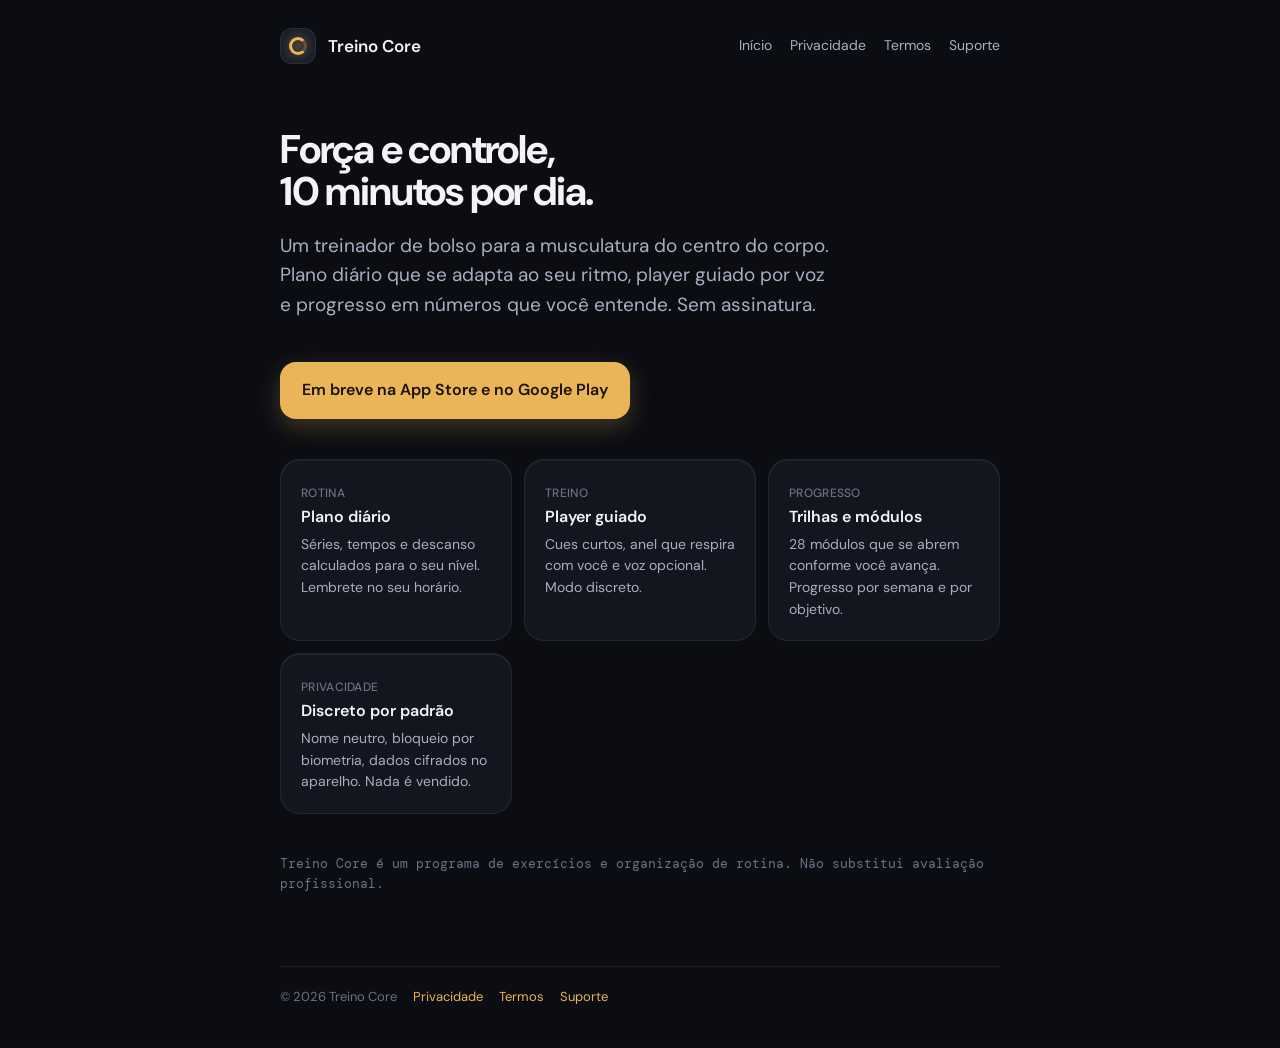
==== index.html @ 8ffb077e "Publica o site" ====
<!doctype html><html lang="pt-BR"><head><meta charset="utf-8"><meta name="viewport" content="width=device-width,initial-scale=1"><meta name="color-scheme" content="dark"><link rel="preconnect" href="https://fonts.googleapis.com"><link href="https://fonts.googleapis.com/css2?family=DM+Sans:opsz,wght@9..40,400;9..40,500;9..40,600;9..40,700&family=DM+Mono:wght@500&display=swap" rel="stylesheet"><link rel="stylesheet" href="style.css"><title>Treino Core — força e controle em 10 min por dia</title><meta name="description" content="Treinador de bolso para o centro do corpo: plano diário de 10 minutos, player guiado por voz e progresso que você vê. Sem assinatura."></head><body><div class="wrap"><header><div class="logo"><i></i></div><b>Treino Core</b><nav><a href="index.html">Início</a><a href="privacidade.html">Privacidade</a><a href="termos.html">Termos</a><a href="suporte.html">Suporte</a></nav></header>
<h1>Força e controle,<br>10 minutos por dia.</h1>
<p class="lead">Um treinador de bolso para a musculatura do centro do corpo. Plano diário que se adapta ao seu ritmo, player guiado por voz e progresso em números que você entende. Sem assinatura.</p>
<a class="btn" href="suporte.html">Em breve na App Store e no Google Play</a>
<div class="grid">
<div class="card"><span class="cap">Rotina</span><b>Plano diário</b><p>Séries, tempos e descanso calculados para o seu nível. Lembrete no seu horário.</p></div>
<div class="card"><span class="cap">Treino</span><b>Player guiado</b><p>Cues curtos, anel que respira com você e voz opcional. Modo discreto.</p></div>
<div class="card"><span class="cap">Progresso</span><b>Trilhas e módulos</b><p>28 módulos que se abrem conforme você avança. Progresso por semana e por objetivo.</p></div>
<div class="card"><span class="cap">Privacidade</span><b>Discreto por padrão</b><p>Nome neutro, bloqueio por biometria, dados cifrados no aparelho. Nada é vendido.</p></div>
</div>
<p class="meta">Treino Core é um programa de exercícios e organização de rotina. Não substitui avaliação profissional.</p>
<footer><span>© 2026 Treino Core</span><a href="privacidade.html">Privacidade</a><a href="termos.html">Termos</a><a href="suporte.html">Suporte</a></footer></div></body></html>
---- style.css ----
:root{--bg:#0B0D12;--surface:#13161E;--surface2:#1B1F2A;--border:rgba(255,255,255,.07);--text:#F3F4F8;--text2:#A9AFC2;--text3:#6B7286;--accent:#E9B558;--on:#1A1204;--mint:#5FD3A6}
*{box-sizing:border-box}html{-webkit-text-size-adjust:100%}
body{margin:0;background:var(--bg);color:var(--text);font:16px/1.55 "DM Sans",system-ui,-apple-system,Segoe UI,Roboto,sans-serif;letter-spacing:0}
a{color:var(--accent);text-decoration:none}a:hover{text-decoration:underline}
.wrap{max-width:760px;margin:0 auto;padding:0 20px}
header{padding:28px 0 8px;display:flex;align-items:center;gap:12px}
header .logo{width:36px;height:36px;border-radius:12px;background:radial-gradient(circle at 50% 50%,rgba(233,181,88,.22),transparent 70%),var(--surface2);display:grid;place-items:center;border:1px solid var(--border)}
header .logo i{display:block;width:18px;height:18px;border-radius:999px;border:3px solid var(--accent);border-right-color:rgba(233,181,88,.25)}
header b{font-weight:600;font-size:17px}
nav{margin-left:auto;display:flex;gap:18px;font-size:14px;color:var(--text2)}nav a{color:var(--text2)}
h1{font-size:40px;line-height:1.05;letter-spacing:-1.2px;font-weight:700;margin:56px 0 12px}
h2{font-size:22px;line-height:1.2;letter-spacing:-.4px;font-weight:600;margin:40px 0 10px}
h3{font-size:17px;font-weight:600;margin:24px 0 6px}
p,li{color:var(--text2)}.lead{font-size:19px;color:var(--text2);max-width:560px}
.btn{display:inline-block;margin-top:24px;background:var(--accent);color:var(--on);font-weight:600;padding:16px 22px;border-radius:16px;box-shadow:0 8px 24px rgba(233,181,88,.25);transition:transform 120ms ease-out}.btn:active{transform:scale(.97)}.btn:hover{text-decoration:none}
.grid{display:grid;grid-template-columns:repeat(auto-fit,minmax(220px,1fr));gap:12px;margin:40px 0}
.card{background:var(--surface);border:1px solid var(--border);border-radius:20px;padding:20px;box-shadow:inset 0 1px 0 rgba(255,255,255,.05)}
.card b{display:block;color:var(--text);font-weight:600;margin-bottom:4px}.card p{margin:0;font-size:14px}
.cap{font-size:12px;font-weight:500;letter-spacing:.3px;text-transform:uppercase;color:var(--text3)}
footer{margin:72px 0 40px;padding-top:20px;border-top:1px solid var(--border);font-size:13px;color:var(--text3);display:flex;flex-wrap:wrap;gap:16px}
.meta{font-family:"DM Mono",ui-monospace,SFMono-Regular,Menlo,monospace;font-size:13px;color:var(--text3)}
table{border-collapse:collapse;width:100%;font-size:14px}td,th{text-align:left;padding:10px 8px;border-bottom:1px solid var(--border);vertical-align:top;color:var(--text2)}th{color:var(--text);font-weight:600}
@media (prefers-reduced-motion:reduce){.btn{transition:none}}
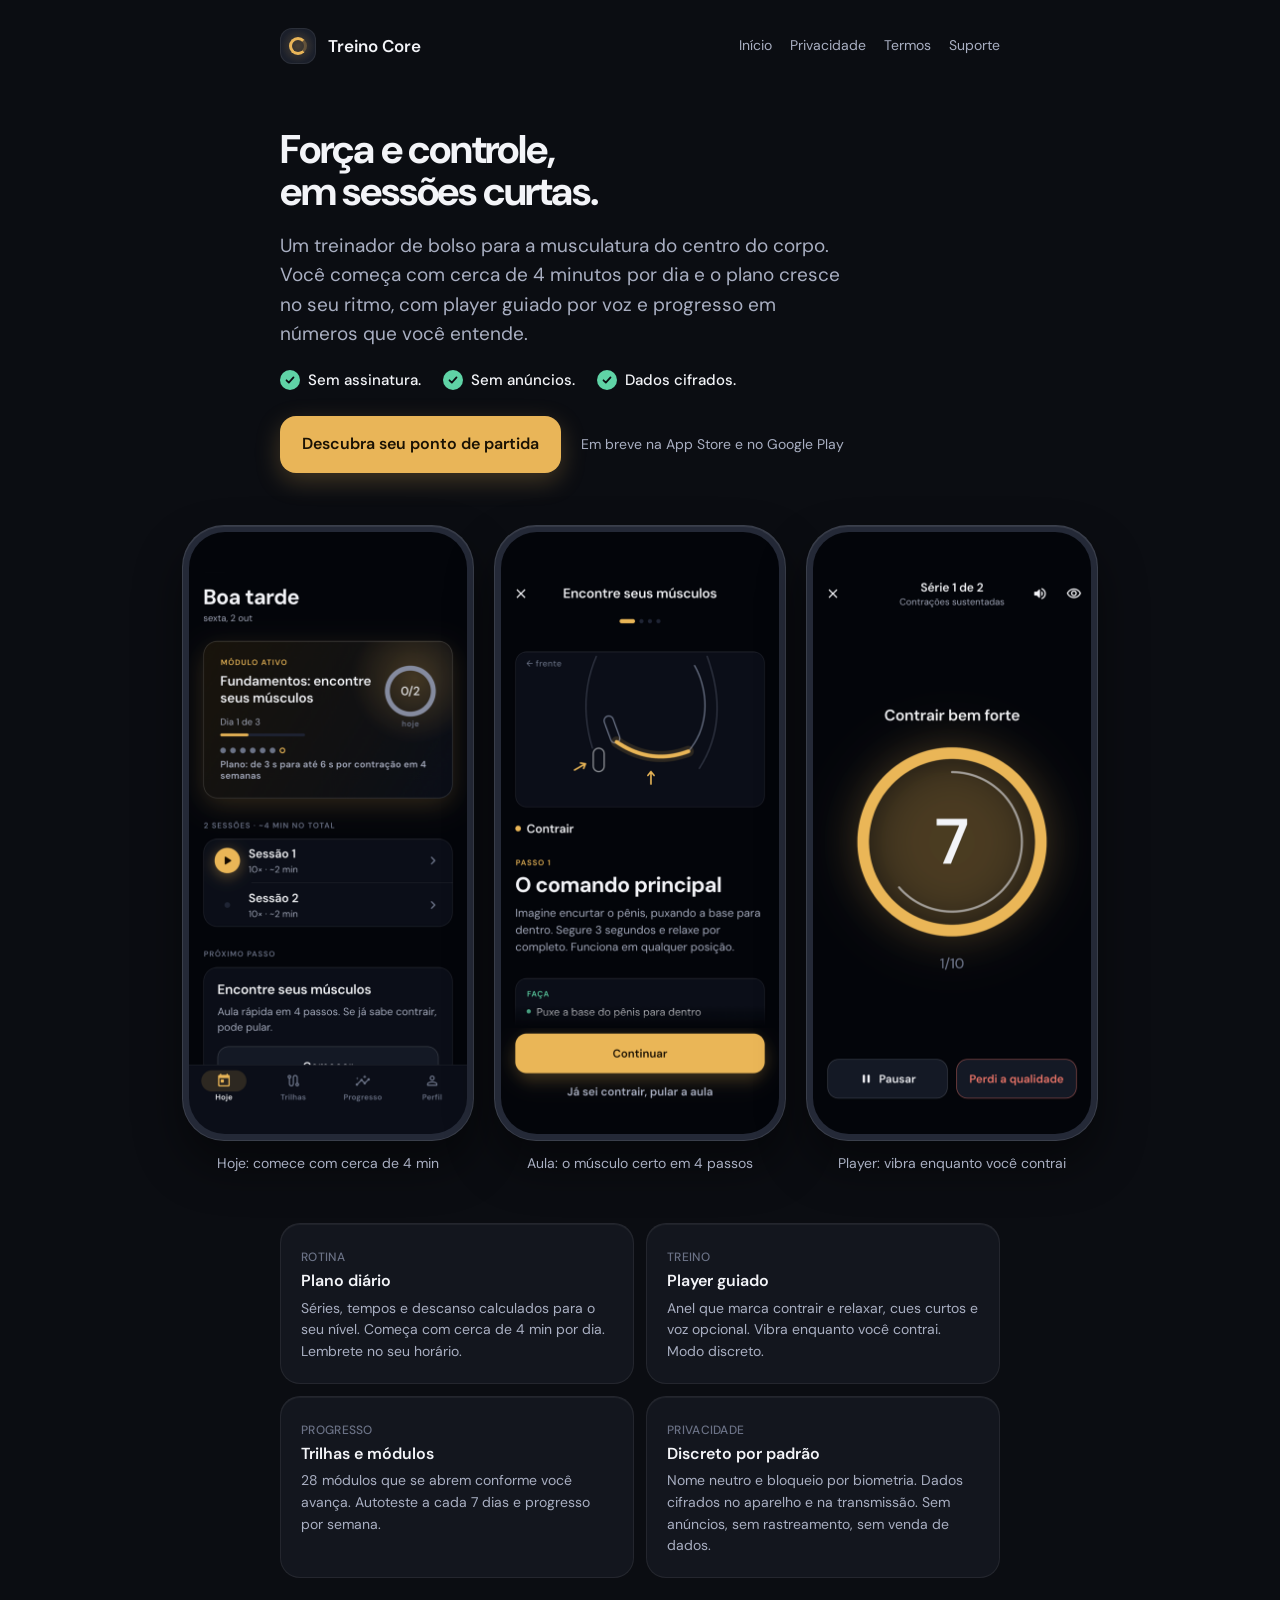
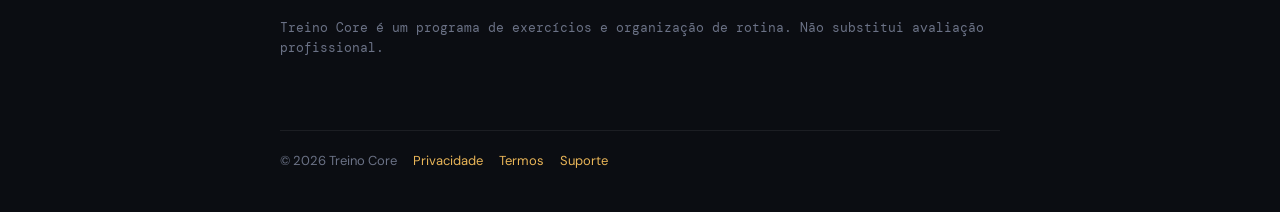
==== commit 9d2eecc2: "Publica o site" ====
--- a/index.html
+++ b/index.html
@@ -1,12 +1,19 @@
-<!doctype html><html lang="pt-BR"><head><meta charset="utf-8"><meta name="viewport" content="width=device-width,initial-scale=1"><meta name="color-scheme" content="dark"><link rel="preconnect" href="https://fonts.googleapis.com"><link href="https://fonts.googleapis.com/css2?family=DM+Sans:opsz,wght@9..40,400;9..40,500;9..40,600;9..40,700&family=DM+Mono:wght@500&display=swap" rel="stylesheet"><link rel="stylesheet" href="style.css"><title>Treino Core — força e controle em 10 min por dia</title><meta name="description" content="Treinador de bolso para o centro do corpo: plano diário de 10 minutos, player guiado por voz e progresso que você vê. Sem assinatura."></head><body><div class="wrap"><header><div class="logo"><i></i></div><b>Treino Core</b><nav><a href="index.html">Início</a><a href="privacidade.html">Privacidade</a><a href="termos.html">Termos</a><a href="suporte.html">Suporte</a></nav></header>
-<h1>Força e controle,<br>10 minutos por dia.</h1>
-<p class="lead">Um treinador de bolso para a musculatura do centro do corpo. Plano diário que se adapta ao seu ritmo, player guiado por voz e progresso em números que você entende. Sem assinatura.</p>
-<a class="btn" href="suporte.html">Em breve na App Store e no Google Play</a>
+<!doctype html><html lang="pt-BR"><head><meta charset="utf-8"><meta name="viewport" content="width=device-width,initial-scale=1"><meta name="color-scheme" content="dark"><link rel="preconnect" href="https://fonts.googleapis.com"><link href="https://fonts.googleapis.com/css2?family=DM+Sans:opsz,wght@9..40,400;9..40,500;9..40,600;9..40,700&family=DM+Mono:wght@500&display=swap" rel="stylesheet"><link rel="stylesheet" href="style.css"><title>Treino Core — força e controle em sessões curtas</title><meta name="description" content="Treinador de bolso para o centro do corpo: comece com cerca de 4 minutos por dia, com um player que vibra enquanto você contrai e progresso que você mede. Sem assinatura. Sem anúncios. Dados cifrados."></head><body><div class="wrap"><header><div class="logo"><i></i></div><b>Treino Core</b><nav><a href="index.html">Início</a><a href="privacidade.html">Privacidade</a><a href="termos.html">Termos</a><a href="suporte.html">Suporte</a></nav></header>
+<h1>Força e controle,<br>em sessões curtas.</h1>
+<p class="lead">Um treinador de bolso para a musculatura do centro do corpo. Você começa com cerca de 4 minutos por dia e o plano cresce no seu ritmo, com player guiado por voz e progresso em números que você entende.</p>
+<ul class="trust" aria-label="Compromissos do app"><li>Sem assinatura.</li><li>Sem anúncios.</li><li>Dados cifrados.</li></ul>
+<div class="cta"><a class="btn" href="comecar.html">Descubra seu ponto de partida</a><p class="soon">Em breve na App Store e no Google Play</p></div>
+<!-- Capturas reais do app (o integrador copia para site/img/). Se uma faltar, a figura some e o resto da faixa segue no lugar. -->
+<div class="shots" role="group" aria-label="Telas do app">
+<figure><div class="frame"><img src="img/today.png" width="280" height="607" loading="lazy" decoding="async" alt="Tela Hoje do app: as sessões do dia, curtas, e o próximo passo." onerror="this.closest('figure').hidden=true"></div><figcaption>Hoje: comece com cerca de 4 min</figcaption></figure>
+<figure><div class="frame"><img src="img/aula.png" width="280" height="607" loading="lazy" decoding="async" alt="Aula de identificação: o comando principal, puxar a base do pênis para dentro." onerror="this.closest('figure').hidden=true"></div><figcaption>Aula: o músculo certo em 4 passos</figcaption></figure>
+<figure><div class="frame"><img src="img/player.png" width="280" height="607" loading="lazy" decoding="async" alt="Player durante uma contração: anel âmbar e contagem dos segundos." onerror="this.closest('figure').hidden=true"></div><figcaption>Player: vibra enquanto você contrai</figcaption></figure>
+</div>
 <div class="grid">
-<div class="card"><span class="cap">Rotina</span><b>Plano diário</b><p>Séries, tempos e descanso calculados para o seu nível. Lembrete no seu horário.</p></div>
-<div class="card"><span class="cap">Treino</span><b>Player guiado</b><p>Cues curtos, anel que respira com você e voz opcional. Modo discreto.</p></div>
-<div class="card"><span class="cap">Progresso</span><b>Trilhas e módulos</b><p>28 módulos que se abrem conforme você avança. Progresso por semana e por objetivo.</p></div>
-<div class="card"><span class="cap">Privacidade</span><b>Discreto por padrão</b><p>Nome neutro, bloqueio por biometria, dados cifrados no aparelho. Nada é vendido.</p></div>
+<div class="card"><span class="cap">Rotina</span><b>Plano diário</b><p>Séries, tempos e descanso calculados para o seu nível. Começa com cerca de 4 min por dia. Lembrete no seu horário.</p></div>
+<div class="card"><span class="cap">Treino</span><b>Player guiado</b><p>Anel que marca contrair e relaxar, cues curtos e voz opcional. Vibra enquanto você contrai. Modo discreto.</p></div>
+<div class="card"><span class="cap">Progresso</span><b>Trilhas e módulos</b><p>28 módulos que se abrem conforme você avança. Autoteste a cada 7 dias e progresso por semana.</p></div>
+<div class="card"><span class="cap">Privacidade</span><b>Discreto por padrão</b><p>Nome neutro e bloqueio por biometria. Dados cifrados no aparelho e na transmissão. Sem anúncios, sem rastreamento, sem venda de dados.</p></div>
 </div>
 <p class="meta">Treino Core é um programa de exercícios e organização de rotina. Não substitui avaliação profissional.</p>
 <footer><span>© 2026 Treino Core</span><a href="privacidade.html">Privacidade</a><a href="termos.html">Termos</a><a href="suporte.html">Suporte</a></footer></div></body></html>
--- a/style.css
+++ b/style.css
@@ -1,9 +1,10 @@
-:root{--bg:#0B0D12;--surface:#13161E;--surface2:#1B1F2A;--border:rgba(255,255,255,.07);--text:#F3F4F8;--text2:#A9AFC2;--text3:#6B7286;--accent:#E9B558;--on:#1A1204;--mint:#5FD3A6}
-*{box-sizing:border-box}html{-webkit-text-size-adjust:100%}
+:root{--bg:#0B0D12;--surface:#13161E;--surface2:#1B1F2A;--surface3:#242937;--border:rgba(255,255,255,.07);--text:#F3F4F8;--text2:#A9AFC2;--text3:#6B7286;--accent:#E9B558;--on:#1A1204;--mint:#5FD3A6}
+*{box-sizing:border-box}html{-webkit-text-size-adjust:100%}[hidden]{display:none!important}
+:focus-visible{outline:2px solid var(--accent);outline-offset:3px;border-radius:6px}
 body{margin:0;background:var(--bg);color:var(--text);font:16px/1.55 "DM Sans",system-ui,-apple-system,Segoe UI,Roboto,sans-serif;letter-spacing:0}
 a{color:var(--accent);text-decoration:none}a:hover{text-decoration:underline}
 .wrap{max-width:760px;margin:0 auto;padding:0 20px}
-header{padding:28px 0 8px;display:flex;align-items:center;gap:12px}
+header{padding:28px 0 8px;display:flex;flex-wrap:wrap;align-items:center;gap:12px}
 header .logo{width:36px;height:36px;border-radius:12px;background:radial-gradient(circle at 50% 50%,rgba(233,181,88,.22),transparent 70%),var(--surface2);display:grid;place-items:center;border:1px solid var(--border)}
 header .logo i{display:block;width:18px;height:18px;border-radius:999px;border:3px solid var(--accent);border-right-color:rgba(233,181,88,.25)}
 header b{font-weight:600;font-size:17px}
@@ -13,11 +14,86 @@
 h3{font-size:17px;font-weight:600;margin:24px 0 6px}
 p,li{color:var(--text2)}.lead{font-size:19px;color:var(--text2);max-width:560px}
 .btn{display:inline-block;margin-top:24px;background:var(--accent);color:var(--on);font-weight:600;padding:16px 22px;border-radius:16px;box-shadow:0 8px 24px rgba(233,181,88,.25);transition:transform 120ms ease-out}.btn:active{transform:scale(.97)}.btn:hover{text-decoration:none}
-.grid{display:grid;grid-template-columns:repeat(auto-fit,minmax(220px,1fr));gap:12px;margin:40px 0}
+.grid{display:grid;grid-template-columns:repeat(auto-fit,minmax(min(100%,300px),1fr));gap:12px;margin:40px 0}
 .card{background:var(--surface);border:1px solid var(--border);border-radius:20px;padding:20px;box-shadow:inset 0 1px 0 rgba(255,255,255,.05)}
 .card b{display:block;color:var(--text);font-weight:600;margin-bottom:4px}.card p{margin:0;font-size:14px}
 .cap{font-size:12px;font-weight:500;letter-spacing:.3px;text-transform:uppercase;color:var(--text3)}
 footer{margin:72px 0 40px;padding-top:20px;border-top:1px solid var(--border);font-size:13px;color:var(--text3);display:flex;flex-wrap:wrap;gap:16px}
 .meta{font-family:"DM Mono",ui-monospace,SFMono-Regular,Menlo,monospace;font-size:13px;color:var(--text3)}
 table{border-collapse:collapse;width:100%;font-size:14px}td,th{text-align:left;padding:10px 8px;border-bottom:1px solid var(--border);vertical-align:top;color:var(--text2)}th{color:var(--text);font-weight:600}
-@media (prefers-reduced-motion:reduce){.btn{transition:none}}
+/* Chamada principal, faixa de compromissos (index e funil) */
+.cta{display:flex;flex-wrap:wrap;align-items:center;gap:12px 20px;margin-top:24px}.cta .btn{margin-top:0;text-align:center}
+.soon{margin:0;font-size:14px;color:var(--text2)}
+/* Faixa com capturas do app (index). No celular, rola na horizontal dentro
+   da própria faixa (a página não rola); a partir de 960 px, as três cabem
+   lado a lado, um pouco mais largas que a coluna de texto. */
+.shots{display:flex;gap:16px;margin:44px -20px 0;padding:4px 20px 16px;overflow-x:auto;overscroll-behavior-x:contain;scroll-snap-type:x mandatory;scroll-padding:0 20px;scrollbar-width:none}
+.shots::-webkit-scrollbar{display:none}
+.shots:not(:has(figure:not([hidden]))){display:none}
+.shots figure{flex:none;margin:0;width:292px;scroll-snap-align:start}
+.shots .frame{padding:6px;border-radius:42px;background:var(--surface3);border:1px solid rgba(255,255,255,.1);box-shadow:0 24px 48px rgba(0,0,0,.45),inset 0 1px 0 rgba(255,255,255,.08)}
+.shots img{display:block;width:280px;max-width:100%;height:auto;aspect-ratio:1179/2556;border-radius:36px;background:var(--surface);object-fit:cover}
+.shots figcaption{margin-top:12px;font-size:14px;color:var(--text2);text-align:center}
+@media (min-width:960px){.shots{margin:48px -100px 0;padding:4px 0 8px;justify-content:center;gap:20px;overflow:visible}}
+.trust{list-style:none;padding:0;margin:20px 0 0;display:flex;flex-wrap:wrap;gap:10px 22px}
+.trust li{display:flex;align-items:center;gap:8px;color:var(--text);font-weight:500;font-size:15px}
+.trust li::before,.qsteps li.ok::before{content:"";flex:none;width:20px;height:20px;border-radius:50%;background:var(--mint) url("data:image/svg+xml,%3Csvg xmlns='http://www.w3.org/2000/svg' viewBox='0 0 24 24'%3E%3Cpath d='M6 12.5l4 4 8-9' fill='none' stroke='%230B0D12' stroke-width='3' stroke-linecap='round' stroke-linejoin='round'/%3E%3C/svg%3E") center/14px no-repeat}
+.sr-only{position:absolute;width:1px;height:1px;padding:0;margin:-1px;overflow:hidden;clip:rect(0,0,0,0);white-space:nowrap;border:0}
+/* Funil: comecar.html */
+.quiz{max-width:560px;margin:8px auto 0}
+.qtop{display:flex;align-items:center;gap:12px;min-height:48px;margin:8px 0 20px}
+.qback{appearance:none;-webkit-appearance:none;background:none;border:0;color:var(--text2);font:inherit;font-size:15px;padding:12px 10px 12px 0;min-height:48px;cursor:pointer;display:inline-flex;align-items:center;gap:6px}
+.qback svg{width:16px;height:16px}
+.qprog{flex:1;height:6px;border-radius:3px;background:var(--surface2);overflow:hidden}
+.qprog i{display:block;height:100%;width:0;background:var(--accent);border-radius:3px;transition:width .3s cubic-bezier(.23,1,.32,1)}
+.qcount{font:500 13px/1 "DM Mono",ui-monospace,SFMono-Regular,Menlo,monospace;color:var(--text3);min-width:44px;text-align:right}
+.qstep h1{font-size:32px;line-height:1.1;letter-spacing:-.8px;margin:8px 0 10px}
+.qstep h1:focus{outline:none}
+.qhint{margin:0;color:var(--text2)}
+.qopts{display:grid;gap:10px;margin:24px 0 0}
+.qopt{appearance:none;-webkit-appearance:none;width:100%;display:flex;align-items:center;justify-content:space-between;gap:16px;text-align:left;background:var(--surface);color:var(--text);border:1px solid var(--border);border-radius:16px;padding:16px 18px;min-height:60px;font:600 17px/1.3 "DM Sans",system-ui,-apple-system,sans-serif;cursor:pointer;box-shadow:inset 0 1px 0 rgba(255,255,255,.05);transition:transform 120ms ease-out,border-color 160ms ease-out,background-color 160ms ease-out;-webkit-tap-highlight-color:transparent;touch-action:manipulation}
+.qopt::after{content:"";flex:none;width:22px;height:22px;border-radius:50%;border:1.5px solid var(--text3)}
+.qopt[aria-pressed="true"]{border-color:var(--accent);background:#1E1C18}
+.qopt[aria-pressed="true"]::after{border-color:var(--accent);background:var(--accent) url("data:image/svg+xml,%3Csvg xmlns='http://www.w3.org/2000/svg' viewBox='0 0 24 24'%3E%3Cpath d='M6 12.5l4 4 8-9' fill='none' stroke='%231A1204' stroke-width='3' stroke-linecap='round' stroke-linejoin='round'/%3E%3C/svg%3E") center/14px no-repeat}
+.qopt:active{transform:scale(.98)}
+@media (hover:hover){.qopt:hover{border-color:rgba(255,255,255,.16)}}
+.qlink{appearance:none;-webkit-appearance:none;background:none;border:0;color:var(--text2);font:inherit;font-size:15px;text-decoration:underline;text-underline-offset:3px;padding:12px 0;min-height:48px;margin-top:6px;cursor:pointer}
+.qprivacy{margin:28px 0 0;font-size:13px;color:var(--text2)}
+.qenter{animation:qin .26s cubic-bezier(.23,1,.32,1) both}
+@keyframes qin{from{opacity:0;transform:translateY(8px)}}
+.qring{display:block;margin:12px auto 28px;width:132px;height:132px}
+.qring circle{fill:none;stroke-width:10}
+.qring .track{stroke:var(--surface3)}
+.qring .bar{stroke:var(--accent);stroke-linecap:round;transform:rotate(-90deg);transform-origin:50% 50%;transition:stroke-dashoffset .65s cubic-bezier(.23,1,.32,1),stroke .3s ease-out}
+.qring .ok{fill:none;stroke:var(--mint);stroke-width:6;stroke-linecap:round;stroke-linejoin:round;opacity:0;transform:scale(.5);transform-box:fill-box;transform-origin:center;transition:opacity .24s ease-out,transform .24s cubic-bezier(.23,1,.32,1)}
+.qring.done .bar{stroke:var(--mint)}.qring.done .ok{opacity:1;transform:none}
+.qsteps{list-style:none;padding:0;margin:24px 0 0;display:grid;gap:14px}
+.qsteps li{display:flex;gap:12px;align-items:flex-start;color:var(--text3);font-size:17px;line-height:1.35;transition:color .24s ease-out}
+.qsteps li::before{content:"";flex:none;width:20px;height:20px;margin-top:1px;border-radius:50%;background:radial-gradient(circle,var(--surface3) 0 4px,transparent 4.5px)}
+.qsteps li.on,.qsteps li.ok{color:var(--text)}
+.qsteps li.ok::before{margin-top:1px;animation:qpop .24s cubic-bezier(.23,1,.32,1)}
+@keyframes qpop{from{opacity:0;transform:scale(.5)}}
+.eyebrow{font-size:12px;font-weight:600;letter-spacing:1.2px;text-transform:uppercase;color:var(--accent);margin:8px 0 10px}
+.path{list-style:none;padding:0;margin:16px 0 0}
+.path li{position:relative;padding:0 0 20px 30px}
+.path li::before{content:"";position:absolute;left:3px;top:6px;width:14px;height:14px;border-radius:50%;border:2px solid var(--surface3);background:var(--bg);box-sizing:border-box}
+.path li::after{content:"";position:absolute;left:9px;top:24px;bottom:2px;width:2px;border-radius:1px;background:var(--surface2)}
+.path li:last-child{padding-bottom:0}.path li:last-child::after{display:none}
+.path li.first::before{border-color:var(--accent);background:var(--accent);box-shadow:0 0 0 4px rgba(233,181,88,.18)}
+.path b{color:var(--text);font-weight:600}
+.path .when{display:block;margin-top:3px;font:500 13px/1.45 "DM Mono",ui-monospace,SFMono-Regular,Menlo,monospace;color:var(--text2)}
+.path .desc{display:block;margin-top:4px;font-size:14px;color:var(--text2)}
+.tag{display:inline-block;margin-left:6px;padding:3px 8px;border-radius:999px;font-size:11px;font-weight:600;letter-spacing:.4px;text-transform:uppercase;line-height:1.2;vertical-align:2px;background:rgba(95,211,166,.12);color:var(--mint)}
+.tag.trk{background:rgba(233,181,88,.12);color:var(--accent)}
+.side{margin:20px 0 0;font-size:15px}.side .cap{display:block;margin-bottom:4px}
+.small{font-size:14px;color:var(--text2)}
+.expect{display:grid;grid-template-columns:repeat(auto-fit,minmax(220px,1fr));gap:12px;margin:16px 0 0}
+.expect .card p+p{margin-top:8px}
+.expect .phase{font:500 13px/1.45 "DM Mono",ui-monospace,SFMono-Regular,Menlo,monospace;color:var(--text2)}
+.day p{margin:0}.day p+p{margin-top:10px}
+.careful{margin:24px 0 0;padding:16px 18px;border-radius:16px;border:1px solid rgba(233,181,88,.4);background:rgba(233,181,88,.07)}
+.careful b{display:block;color:var(--text);margin-bottom:4px}.careful p{margin:0}
+.stores{display:flex;flex-wrap:wrap;align-items:center;gap:12px 16px;margin-top:24px}.stores .btn{margin-top:0}
+.done-cta{margin-top:40px;padding-top:28px;border-top:1px solid var(--border)}
+@media (max-width:520px){h1{font-size:34px;margin-top:40px}.cta .btn,.stores .btn{flex:1 1 100%}nav{margin-left:0;width:100%;gap:16px;flex-wrap:wrap}.qstep h1{font-size:28px}}
+@media (prefers-reduced-motion:reduce){.btn,.qopt,.qprog i,.qring .bar,.qring .ok,.qsteps li{transition:none}.qenter,.qsteps li.ok::before{animation:none}}
